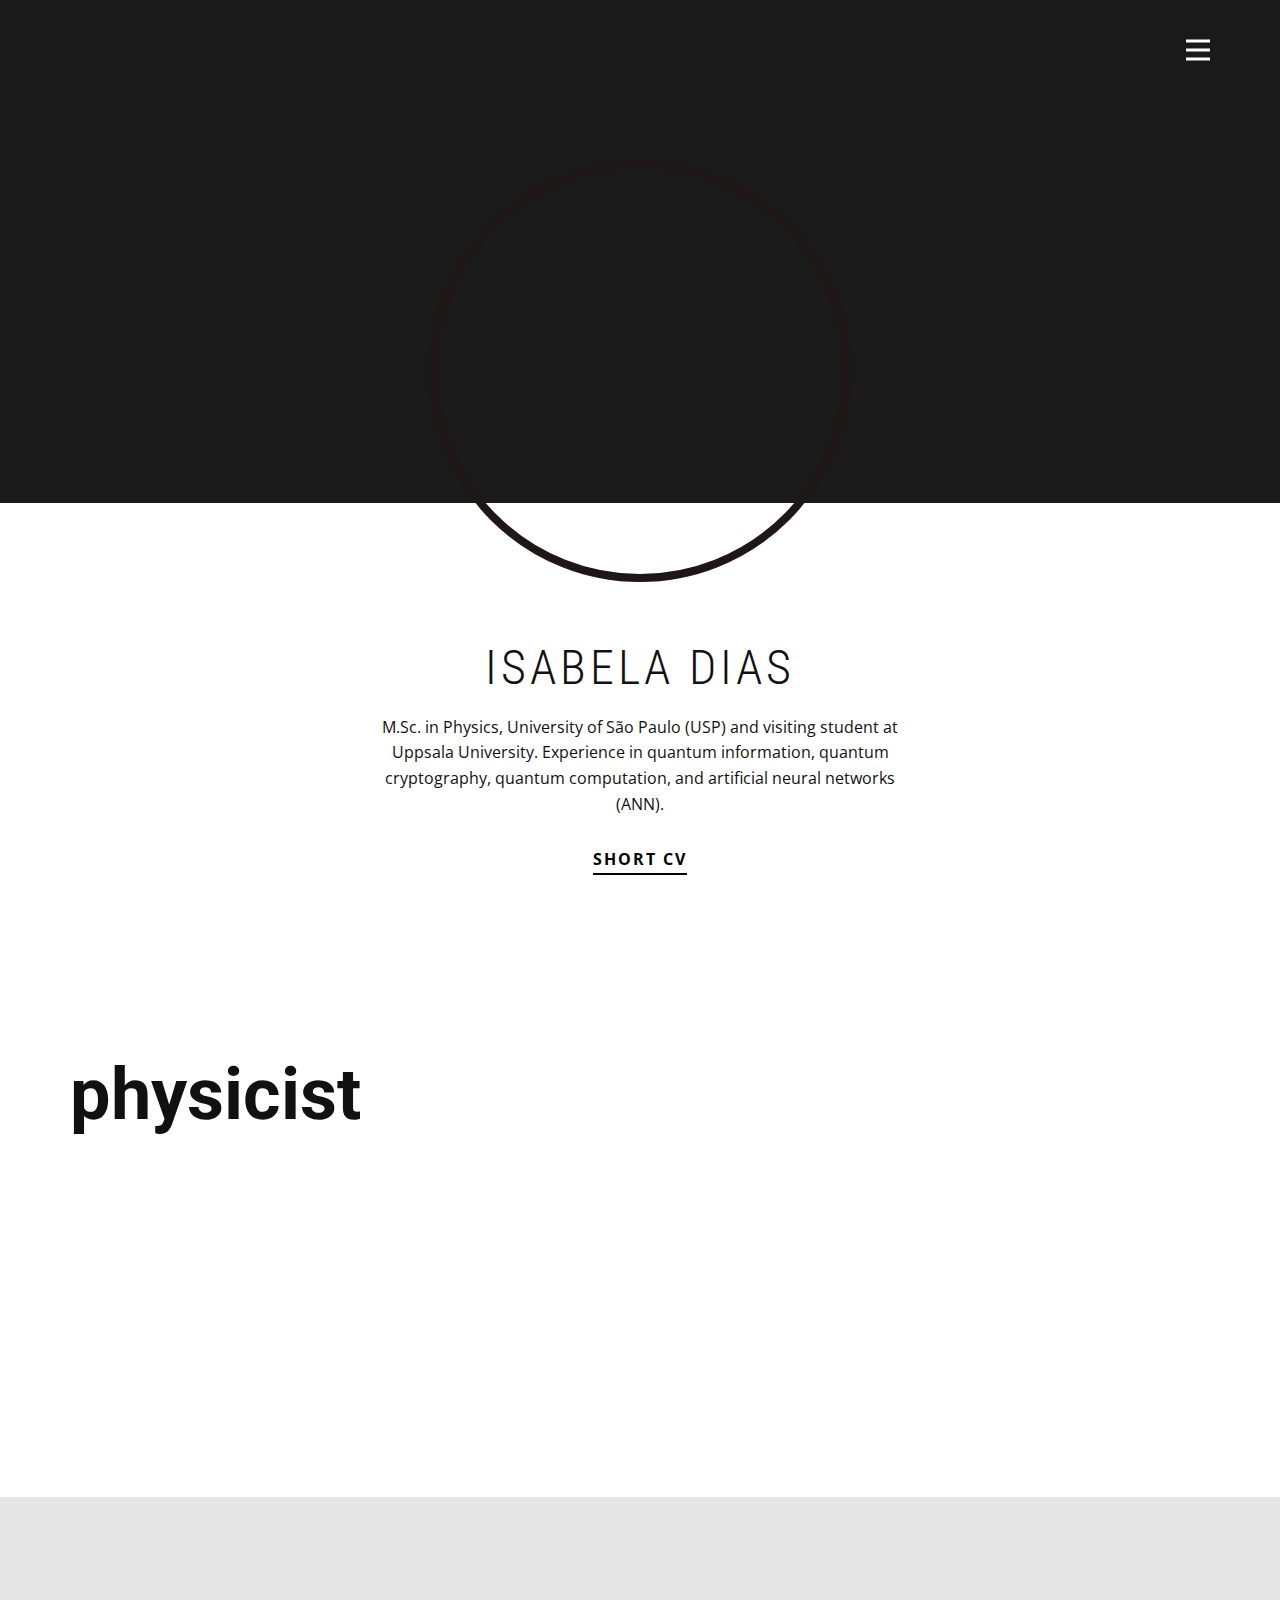
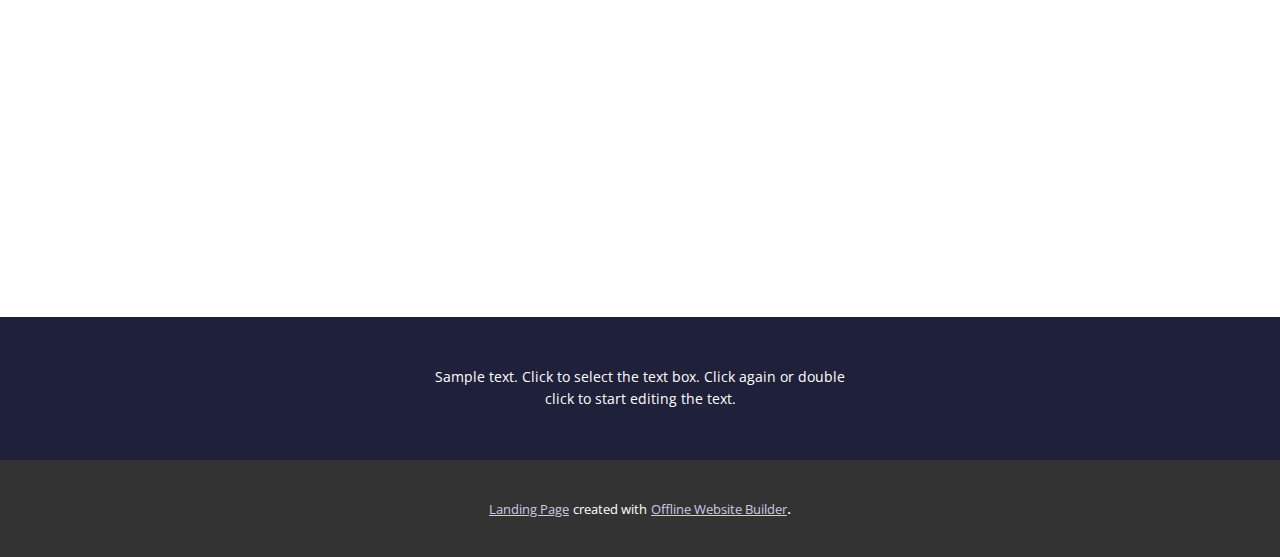
==== Page-2.html @ ccbeda81 "Add files via upload" ====
<!DOCTYPE html>
<html style="font-size: 16px;" lang="pt"><head>
    <meta name="viewport" content="width=device-width, initial-scale=1.0">
    <meta charset="utf-8">
    <meta name="keywords" content="creativestudio, We design People Inspired Experiences that create positive change in people&amp;apos;s lives.">
    <meta name="description" content="">
    <title>Page 2</title>
    <link rel="stylesheet" href="nicepage.css" media="screen">
<link rel="stylesheet" href="Page-2.css" media="screen">
    <script class="u-script" type="text/javascript" src="jquery-1.9.1.min.js" defer=""></script>
    <script class="u-script" type="text/javascript" src="nicepage.js" defer=""></script>
    <meta name="generator" content="Nicepage 6.1.0, nicepage.com">
    <link id="u-theme-google-font" rel="stylesheet" href="https://fonts.googleapis.com/css?family=Roboto:100,100i,300,300i,400,400i,500,500i,700,700i,900,900i|Open+Sans:300,300i,400,400i,500,500i,600,600i,700,700i,800,800i">
    <link id="u-page-google-font" rel="stylesheet" href="https://fonts.googleapis.com/css?family=Roboto+Condensed:300,300i,400,400i,700,700i|Montserrat:100,100i,200,200i,300,300i,400,400i,500,500i,600,600i,700,700i,800,800i,900,900i">
    
    
    
    
    
    
    
    
    <script type="application/ld+json">{
		"@context": "http://schema.org",
		"@type": "Organization",
		"name": "",
		"url": "/"
}</script>
    <meta name="theme-color" content="#1f203a">
    <meta property="og:title" content="Page 2">
    <meta property="og:type" content="website">
    <link rel="canonical" href="/">
  <meta data-intl-tel-input-cdn-path="intlTelInput/"></head>
  <body data-path-to-root="./" data-include-products="false" class="u-body u-xl-mode" data-lang="pt"><header class="u-clearfix u-grey-90 u-header" id="sec-ab9d" data-animation-name="" data-animation-duration="0" data-animation-delay="0" data-animation-direction=""><div class="u-clearfix u-sheet u-sheet-1">
        <nav class="u-menu u-menu-hamburger u-offcanvas u-menu-1" data-responsive-from="XL">
          <div class="menu-collapse" style="font-size: 1rem; letter-spacing: 0px; font-weight: 500;">
            <a class="u-button-style u-custom-active-border-color u-custom-active-color u-custom-border u-custom-border-color u-custom-borders u-custom-hover-border-color u-custom-hover-color u-custom-left-right-menu-spacing u-custom-padding-bottom u-custom-text-active-color u-custom-text-color u-custom-text-hover-color u-custom-top-bottom-menu-spacing u-nav-link u-text-active-palette-1-base u-text-hover-palette-2-base u-text-white" href="#">
              <svg class="u-svg-link" viewBox="0 0 24 24"><use xlink:href="#menu-hamburger"></use></svg>
              <svg class="u-svg-content" version="1.1" id="menu-hamburger" viewBox="0 0 16 16" x="0px" y="0px" xmlns:xlink="http://www.w3.org/1999/xlink" xmlns="http://www.w3.org/2000/svg"><g><rect y="1" width="16" height="2"></rect><rect y="7" width="16" height="2"></rect><rect y="13" width="16" height="2"></rect>
</g></svg>
            </a>
          </div>
          <div class="u-custom-menu u-nav-container">
            <ul class="u-nav u-spacing-2 u-unstyled u-nav-1"><li class="u-nav-item"><a class="u-active-grey-5 u-border-active-palette-1-base u-border-hover-palette-1-base u-button-style u-hover-grey-10 u-nav-link u-text-active-palette-3-base u-text-hover-palette-3-base u-text-palette-3-base" href="#" style="padding: 10px 20px;">home page</a>
</li></ul>
          </div>
          <div class="u-custom-menu u-nav-container-collapse">
            <div class="u-black u-container-style u-inner-container-layout u-opacity u-opacity-95 u-sidenav">
              <div class="u-inner-container-layout u-sidenav-overflow">
                <div class="u-menu-close"></div>
                <ul class="u-align-center u-nav u-popupmenu-items u-unstyled u-nav-2"><li class="u-nav-item"><a class="u-button-style u-nav-link" href="#" style="padding: 10px 20px;">home page</a>
</li></ul>
              </div>
            </div>
            <div class="u-black u-menu-overlay u-opacity u-opacity-70"></div>
          </div>
        </nav>
      </div></header>
    <section class="u-align-center u-clearfix u-section-1" id="carousel_a717">
      <div class="u-expanded-width u-grey-90 u-shape u-shape-rectangle u-shape-1"></div>
      <div alt="" class="u-border-8 u-border-custom-color-1 u-image u-image-circle u-image-1" data-image-width="1041" data-image-height="528"></div>
      <h2 class="u-custom-font u-font-roboto-condensed u-text u-text-1">Isabela Dias</h2>
      <p class="u-text u-text-2"> M.Sc. in Physics, University of São Paulo (USP) and visiting student at Uppsala University. Experience in quantum information,
quantum cryptography, quantum computation, and artificial neural
networks (ANN).</p>
      <a href="#" class="u-active-none u-border-2 u-border-black u-border-no-left u-border-no-right u-border-no-top u-btn u-btn-rectangle u-button-style u-hover-none u-none u-btn-1">Short cv</a>
    </section>
    <section class="u-clearfix u-grey-10 u-valign-top-lg u-valign-top-xl u-section-2" id="sec-7c5b">
      <div class="u-expanded-width u-shape u-shape-rectangle u-white u-shape-1"></div>
      <div class="data-layout-selected u-clearfix u-gutter-50 u-layout-wrap u-layout-wrap-1">
        <div class="u-layout">
          <div class="u-layout-row">
            <div class="u-container-style u-layout-cell u-left-cell u-size-30 u-layout-cell-1">
              <div class="u-container-layout u-container-layout-1">
                <h2 class="u-align-left u-text u-text-1">
                  <span style="font-weight: 700;">physicist</span>
                </h2>
              </div>
            </div>
            <div class="u-container-style u-layout-cell u-right-cell u-size-30 u-layout-cell-2">
              <div class="u-container-layout u-container-layout-2"></div>
            </div>
          </div>
        </div>
      </div>
    </section>
    <section class="u-clearfix u-white u-section-3" id="carousel_96a0">
      <div class="u-clearfix u-sheet u-valign-middle-lg u-valign-middle-md u-valign-middle-xl u-sheet-1">
        <div class="data-layout-selected u-clearfix u-expanded-width u-layout-wrap u-layout-wrap-1">
          <div class="u-layout">
            <div class="u-layout-row">
              <div class="u-align-right u-container-style u-layout-cell u-size-30 u-layout-cell-1">
                <div class="u-container-layout u-container-layout-1"></div>
              </div>
              <div class="u-container-style u-layout-cell u-size-30 u-layout-cell-2">
                <div class="u-container-layout u-valign-middle u-container-layout-2"></div>
              </div>
            </div>
          </div>
        </div>
      </div>
    </section>
    <section class="u-clearfix u-section-4" id="carousel_9d5a">
      <div class="u-clearfix u-sheet u-valign-middle u-sheet-1">
        <div class="u-border-6 u-border-grey-dark-1 u-line u-line-horizontal u-line-1"></div><span class="u-icon u-icon-circle u-text-palette-1-base u-icon-1"><svg class="u-svg-link" preserveAspectRatio="xMidYMin slice" viewBox="0 0 512 512" style=""><use xlink:href="#svg-2223"></use></svg><svg class="u-svg-content" viewBox="0 0 512 512" x="0px" y="0px" id="svg-2223" style="enable-background:new 0 0 512 512;"><g><g><path d="M374.108,373.328c-7.829-7.792-20.492-7.762-28.284,0.067L276,443.557V20c0-11.046-8.954-20-20-20    c-11.046,0-20,8.954-20,20v423.558l-69.824-70.164c-7.792-7.829-20.455-7.859-28.284-0.067c-7.83,7.793-7.859,20.456-0.068,28.285    l104,104.504c0.006,0.007,0.013,0.012,0.019,0.018c7.792,7.809,20.496,7.834,28.314,0.001c0.006-0.007,0.013-0.012,0.019-0.018    l104-104.504C381.966,393.785,381.939,381.121,374.108,373.328z"></path>
</g>
</g></svg></span>
        <h5 class="u-align-center u-custom-font u-font-montserrat u-text u-text-1">view portfolio</h5>
      </div>
    </section>
    <section class="u-align-center u-clearfix u-white u-section-5" id="sec-4a05"></section>
    <section class="u-clearfix u-section-6" id="carousel_4f5f">
      <div class="u-clearfix u-sheet u-sheet-1">
        <div class="data-layout-selected u-clearfix u-expanded-width u-layout-wrap u-layout-wrap-1">
          <div class="u-layout">
            <div class="u-layout-row">
              <div class="u-align-left u-container-style u-layout-cell u-size-30 u-layout-cell-1">
                <div class="u-container-layout u-container-layout-1"></div>
              </div>
              <div class="u-align-right u-container-style u-layout-cell u-size-30 u-layout-cell-2">
                <div class="u-container-layout u-valign-bottom-lg u-valign-bottom-md u-valign-bottom-xl u-valign-middle-sm u-valign-middle-xs u-container-layout-2"></div>
              </div>
            </div>
          </div>
        </div>
      </div>
    </section>
    
    
    
    <footer class="u-align-center u-clearfix u-footer u-palette-1-base u-footer" id="sec-0f65"><div class="u-clearfix u-sheet u-sheet-1">
        <p class="u-small-text u-text u-text-variant u-text-1">Sample text. Click to select the text box. Click again or double click to start editing the text.</p>
      </div></footer>
    <section class="u-backlink u-clearfix u-grey-80">
      <a class="u-link" href="landing-page" target="_blank">
        <span>Landing Page</span>
      </a>
      <p class="u-text">
        <span>created with</span>
      </p>
      <a class="u-link" href="" target="_blank">
        <span>Offline Website Builder</span>
      </a>. 
    </section>
  
</body></html>
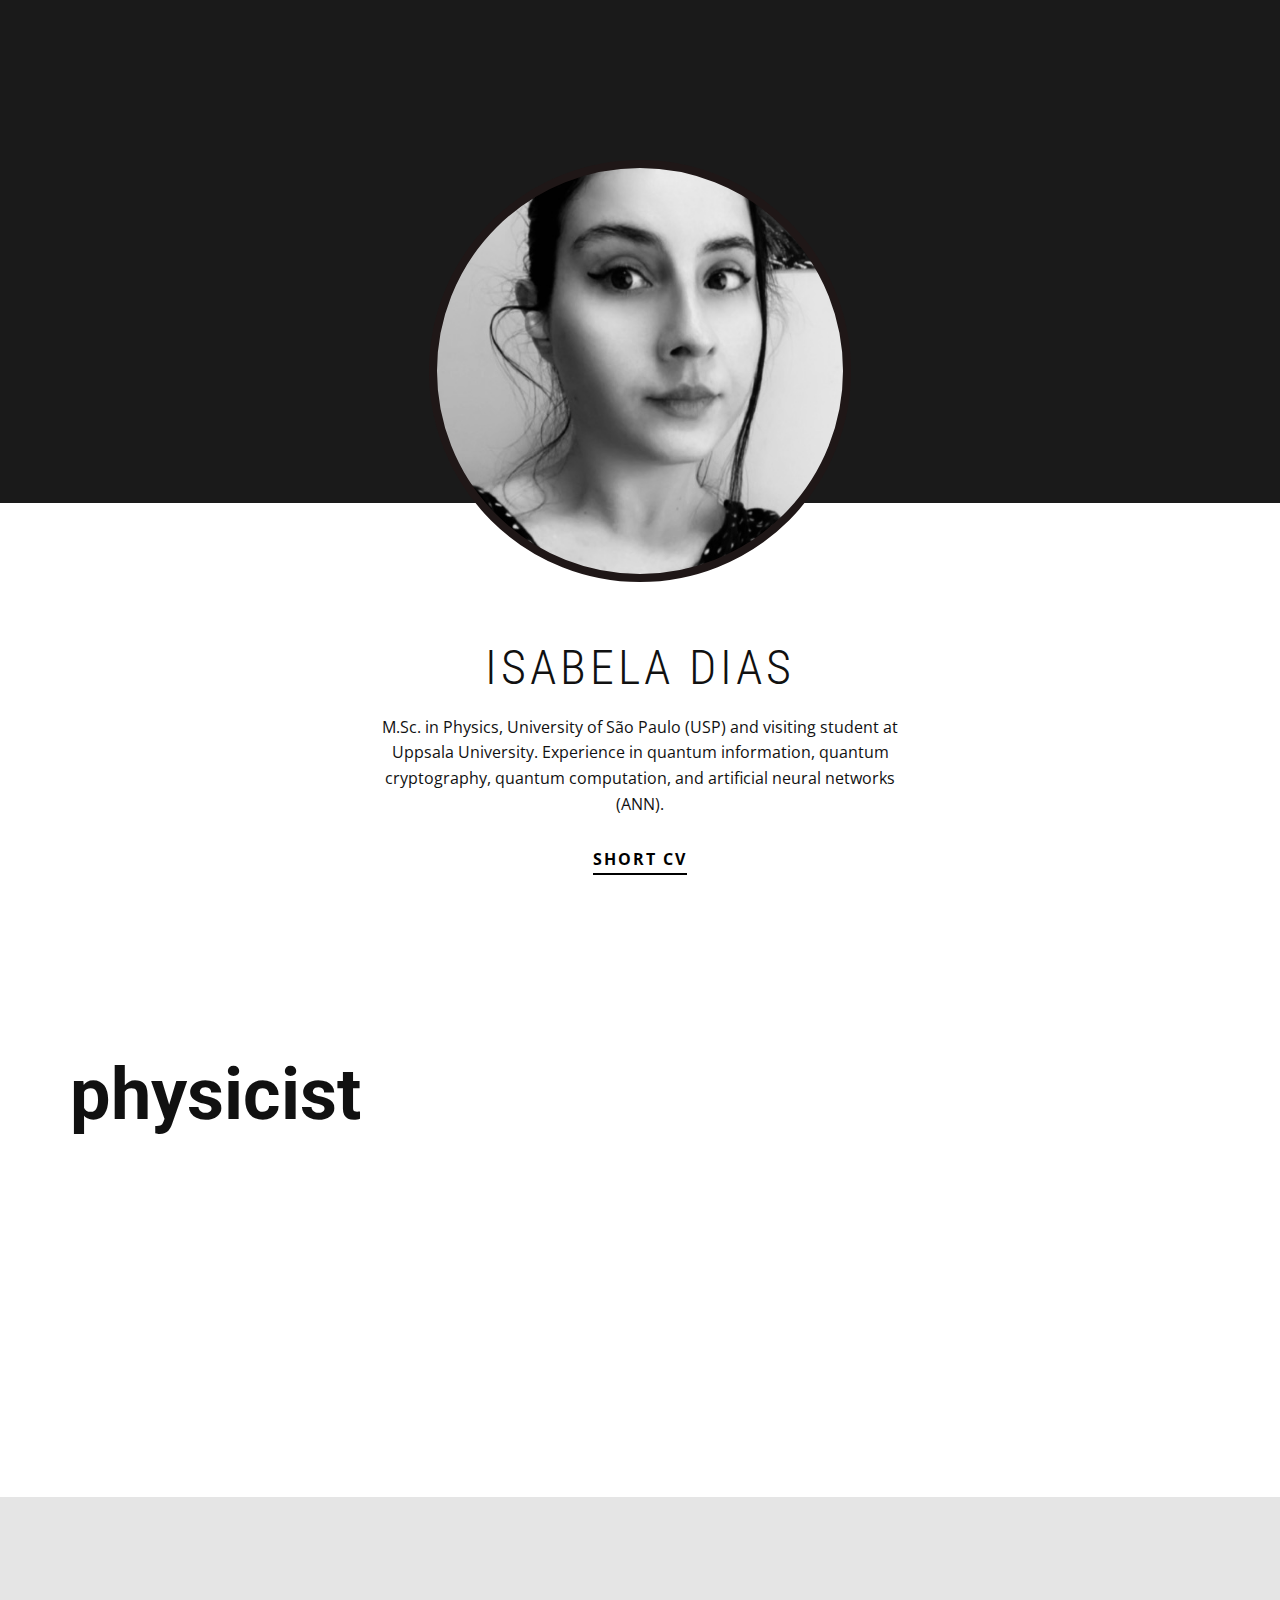
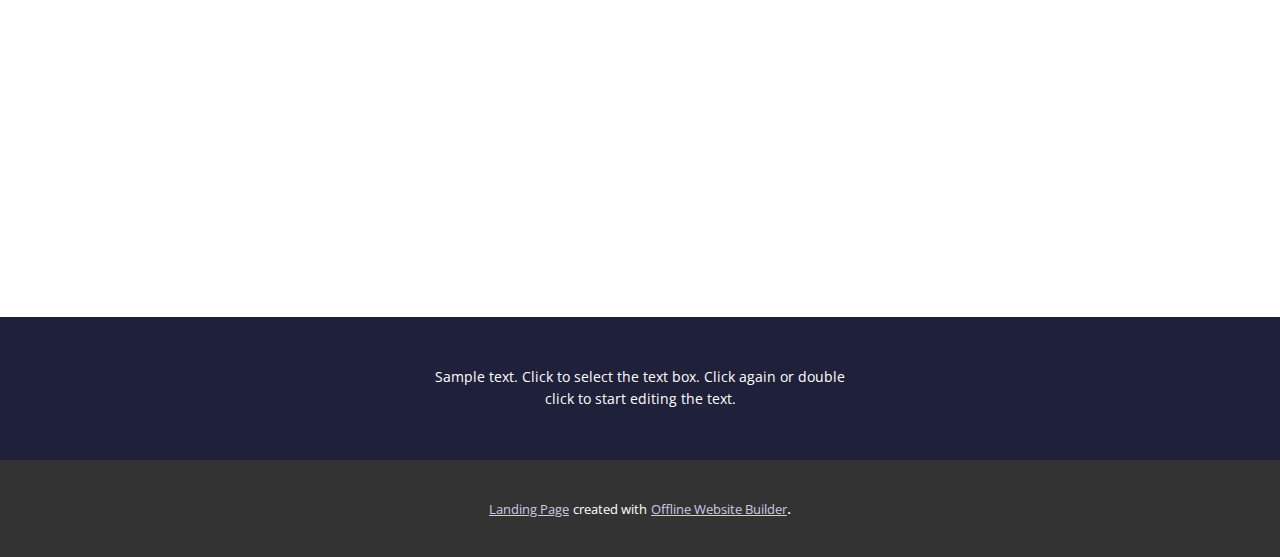
==== commit eac71ac5: "Update Page-2.html" ====
--- a/Page-2.html
+++ b/Page-2.html
@@ -2,9 +2,9 @@
 <html style="font-size: 16px;" lang="pt"><head>
     <meta name="viewport" content="width=device-width, initial-scale=1.0">
     <meta charset="utf-8">
-    <meta name="keywords" content="creativestudio, We design People Inspired Experiences that create positive change in people&amp;apos;s lives.">
+    <meta name="keywords" content="Isabela Portfolio.">
     <meta name="description" content="">
-    <title>Page 2</title>
+    <title>Physicist</title>
     <link rel="stylesheet" href="nicepage.css" media="screen">
 <link rel="stylesheet" href="Page-2.css" media="screen">
     <script class="u-script" type="text/javascript" src="jquery-1.9.1.min.js" defer=""></script>
@@ -12,11 +12,6 @@
     <meta name="generator" content="Nicepage 6.1.0, nicepage.com">
     <link id="u-theme-google-font" rel="stylesheet" href="https://fonts.googleapis.com/css?family=Roboto:100,100i,300,300i,400,400i,500,500i,700,700i,900,900i|Open+Sans:300,300i,400,400i,500,500i,600,600i,700,700i,800,800i">
     <link id="u-page-google-font" rel="stylesheet" href="https://fonts.googleapis.com/css?family=Roboto+Condensed:300,300i,400,400i,700,700i|Montserrat:100,100i,200,200i,300,300i,400,400i,500,500i,600,600i,700,700i,800,800i,900,900i">
-    
-    
-    
-    
-    
     
     
     
@@ -36,7 +31,7 @@
           <div class="menu-collapse" style="font-size: 1rem; letter-spacing: 0px; font-weight: 500;">
             <a class="u-button-style u-custom-active-border-color u-custom-active-color u-custom-border u-custom-border-color u-custom-borders u-custom-hover-border-color u-custom-hover-color u-custom-left-right-menu-spacing u-custom-padding-bottom u-custom-text-active-color u-custom-text-color u-custom-text-hover-color u-custom-top-bottom-menu-spacing u-nav-link u-text-active-palette-1-base u-text-hover-palette-2-base u-text-white" href="#">
               <svg class="u-svg-link" viewBox="0 0 24 24"><use xlink:href="#menu-hamburger"></use></svg>
-              <svg class="u-svg-content" version="1.1" id="menu-hamburger" viewBox="0 0 16 16" x="0px" y="0px" xmlns:xlink="http://www.w3.org/1999/xlink" xmlns="http://www.w3.org/2000/svg"><g><rect y="1" width="16" height="2"></rect><rect y="7" width="16" height="2"></rect><rect y="13" width="16" height="2"></rect>
+              <svg class="u-svg-content" version="1.1" id="Projects" viewBox="0 0 16 16" x="0px" y="0px" xmlns:xlink="http://www.w3.org/1999/xlink" xmlns="http://www.w3.org/2000/svg"><g><rect y="1" width="16" height="2"></rect><rect y="7" width="16" height="2"></rect><rect y="13" width="16" height="2"></rect>
 </g></svg>
             </a>
           </div>
@@ -143,4 +138,4 @@
       </a>. 
     </section>
   
-</body></html>+</body></html>
